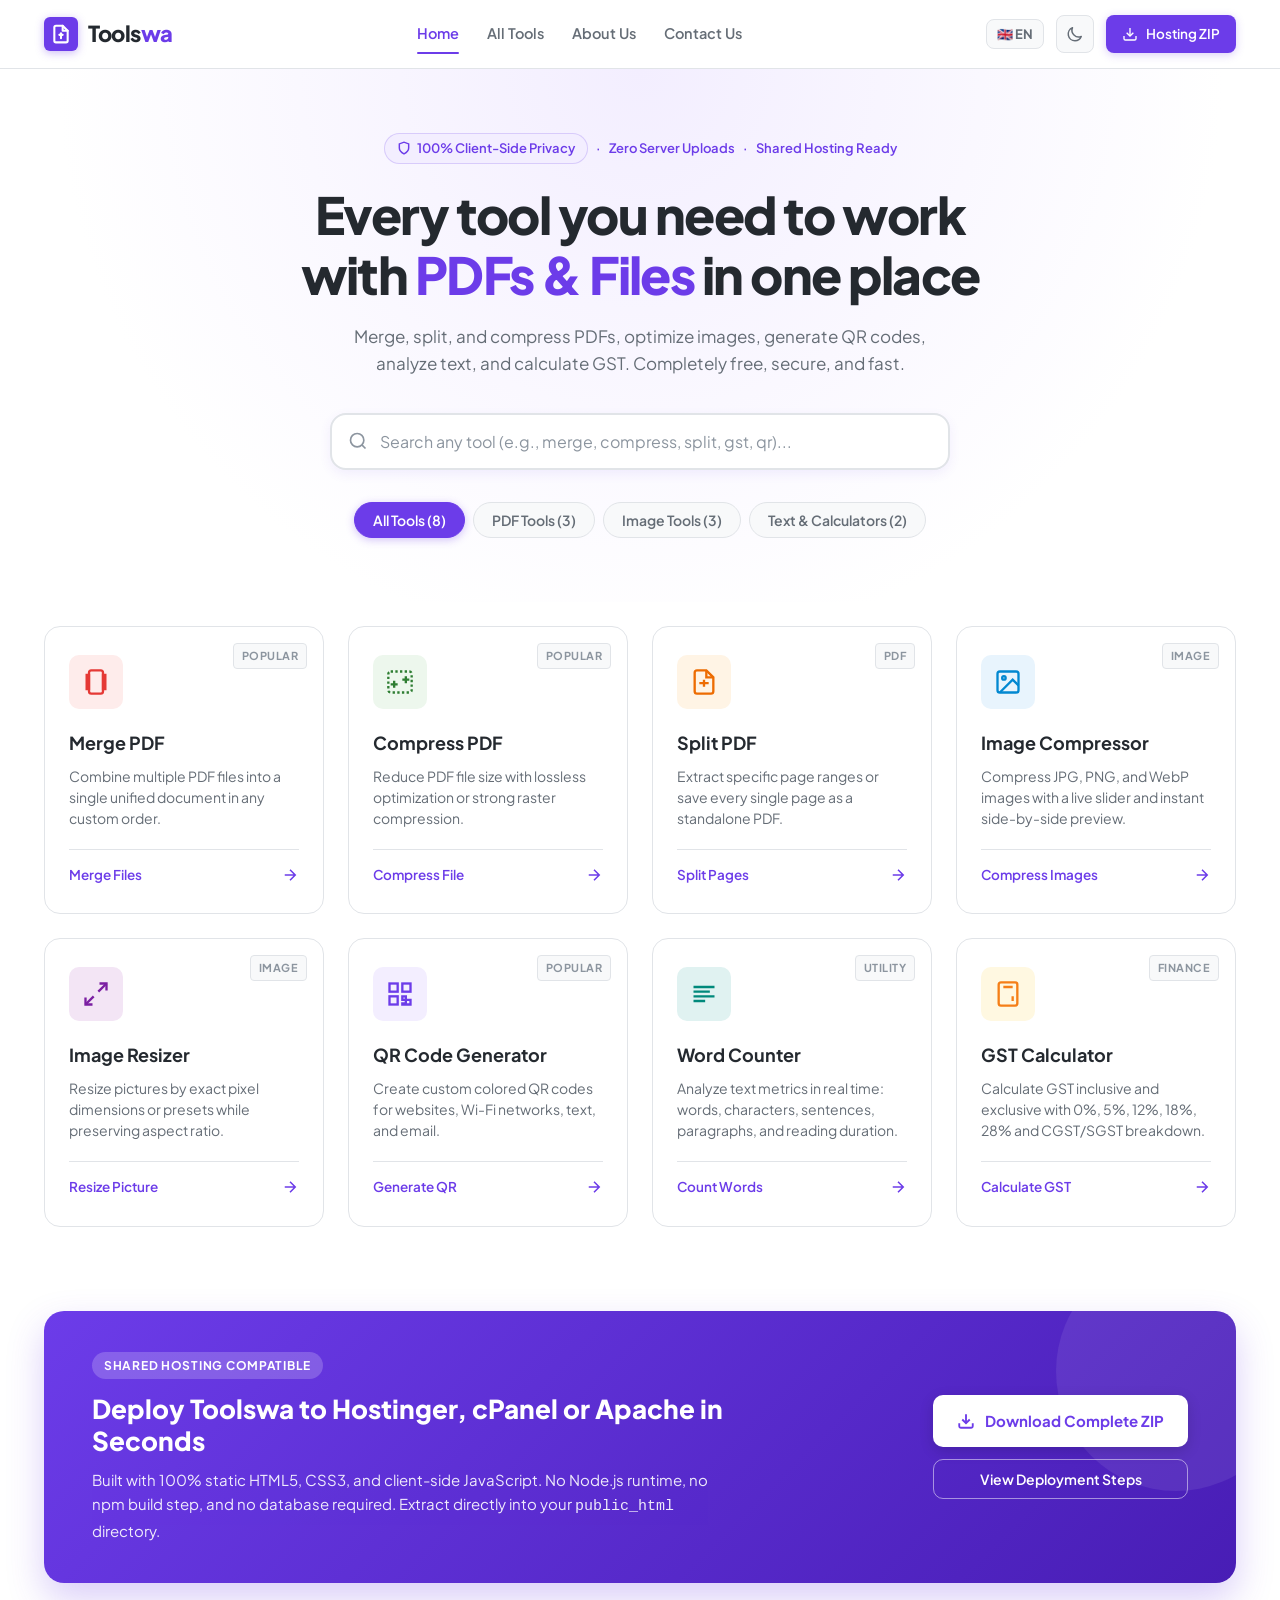
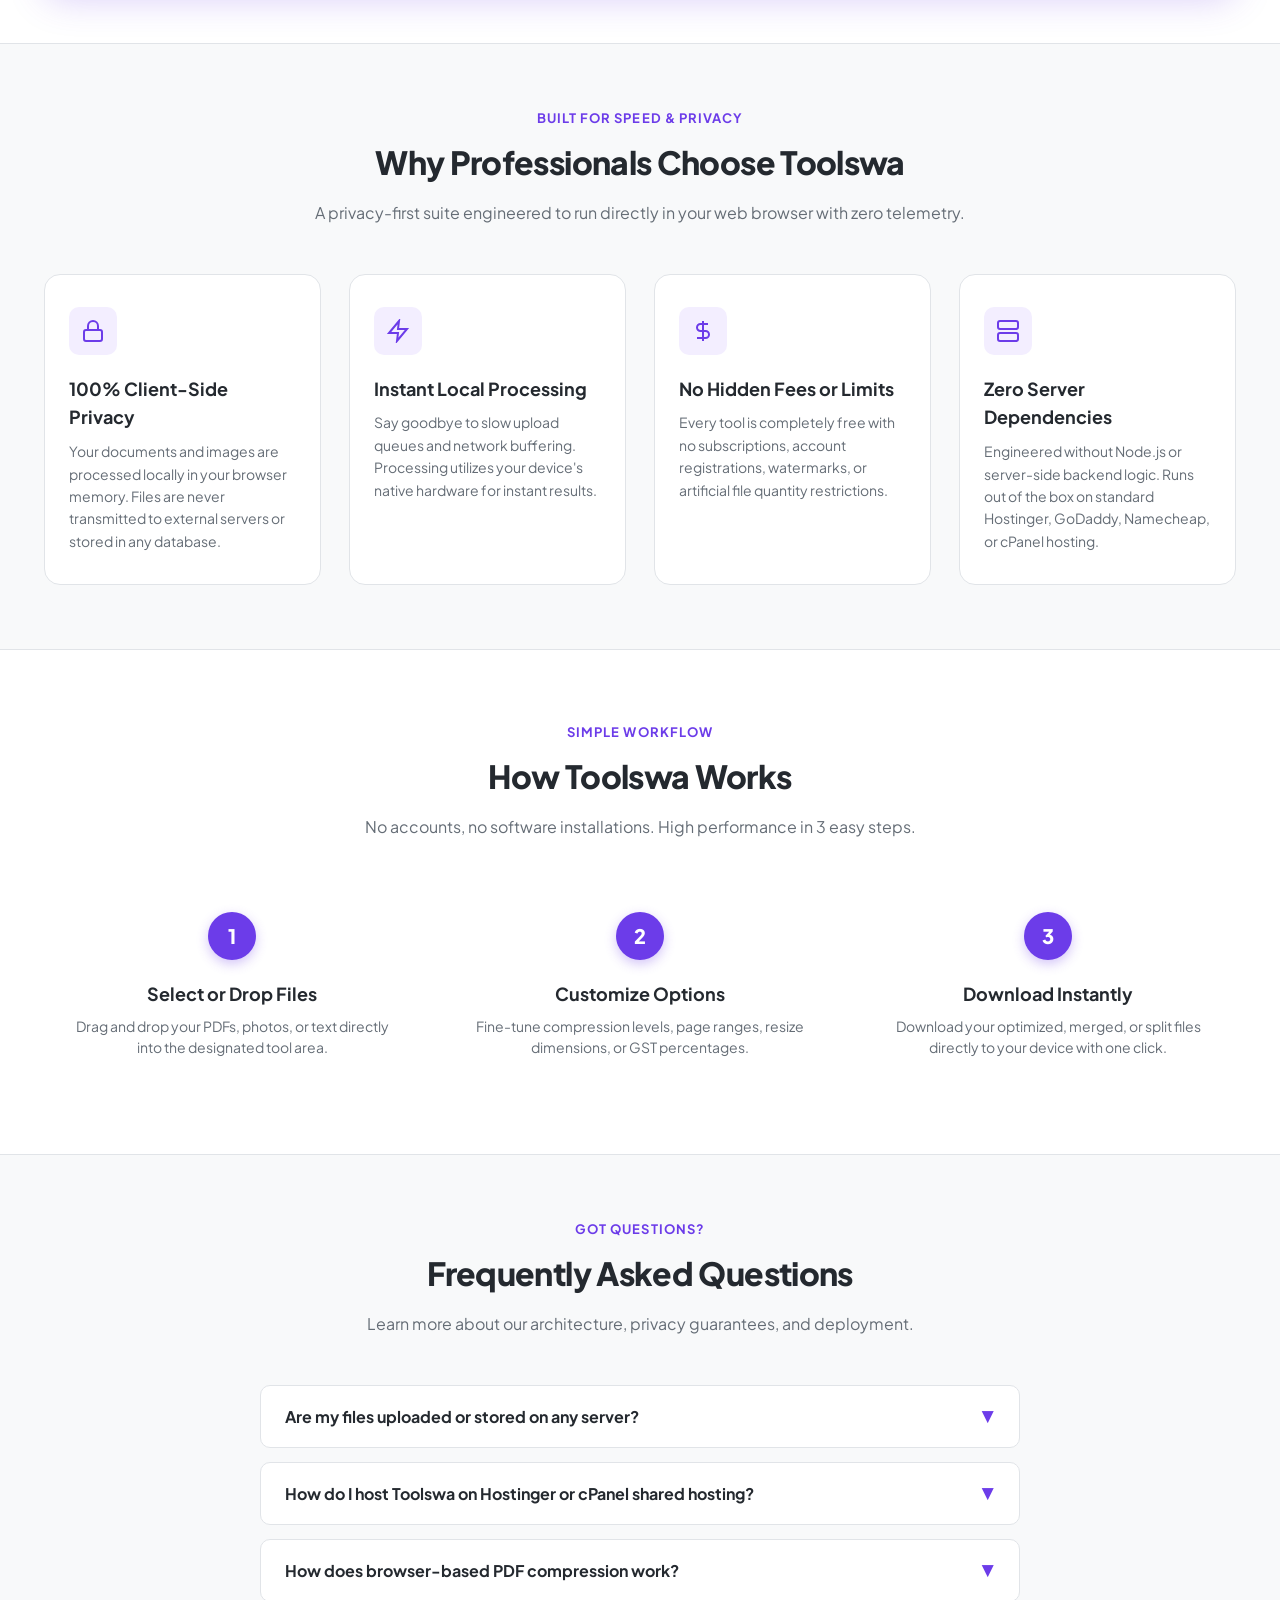
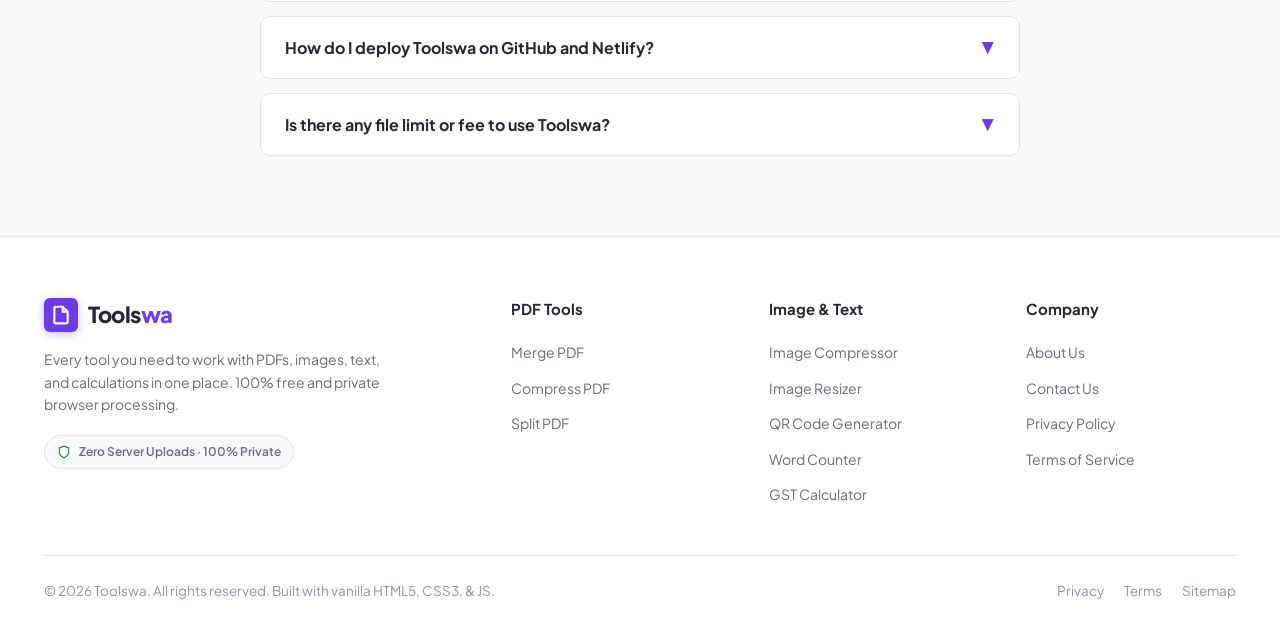
==== toolswa2/index.html @ 86004502 "Add files via upload" ====
<!doctype html>
<html lang="en">
  <head>
    <meta charset="UTF-8" />
    <meta name="viewport" content="width=device-width, initial-scale=1.0" />
    <title>Toolswa – Free Online Multi-Tools & PDF Utilities</title>
    <meta name="description" content="Merge, compress, and split PDFs, optimize images, generate QR codes, count words, and calculate GST. 100% free, private browser-based tools." />
    
    <!-- Open Graph / Facebook -->
    <meta property="og:type" content="website" />
    <meta property="og:title" content="Toolswa – Free Online Multi-Tools & PDF Utilities" />
    <meta property="og:description" content="Merge, compress, and split PDFs, optimize images, generate QR codes, count words, and calculate GST directly in your browser." />
    <meta property="og:site_name" content="Toolswa" />
    
    <!-- Twitter -->
    <meta name="twitter:card" content="summary_large_image" />
    <meta name="twitter:title" content="Toolswa – Free Online Multi-Tools & PDF Utilities" />
    <meta name="twitter:description" content="Merge, compress, and split PDFs, optimize images, generate QR codes, count words, and calculate GST directly in your browser." />
    
    <link rel="icon" type="image/svg+xml" href="assets/logo.svg" />
    <link rel="stylesheet" href="css/style.css" />

    <!-- Structured Data (JSON-LD) -->
    <script type="application/ld+json">
    {
      "@context": "https://schema.org",
      "@type": "WebApplication",
      "name": "Toolswa",
      "applicationCategory": "UtilitiesApplication",
      "operatingSystem": "All",
      "description": "Every tool you need to work with PDFs, images, text, and calculations in one place. 100% free, browser-based, and secure.",
      "offers": {
        "@type": "Offer",
        "price": "0",
        "priceCurrency": "USD"
      }
    }
    </script>
  </head>
  <body>

    <!-- Header Navigation -->
    <header class="site-header">
      <div class="container header-container">
        <!-- Zone 1: Brand Wordmark -->
        <a href="index.html" class="brand" aria-label="Toolswa Home">
          <div class="brand-icon">
            <svg width="20" height="20" viewBox="0 0 24 24" fill="none" stroke="currentColor" stroke-width="2.5" stroke-linecap="round" stroke-linejoin="round">
              <path d="M14 2H6a2 2 0 00-2 2v16a2 2 0 002 2h12a2 2 0 002-2V8z"/>
              <polyline points="14 2 14 8 20 8"/>
              <path d="M10 13h4"/>
              <path d="M12 11v6"/>
            </svg>
          </div>
          <span class="brand-name">Tools<span>wa</span></span>
        </a>

        <!-- Zone 2: Navigation Links -->
        <nav class="nav-menu" id="nav-menu">
          <a href="index.html" class="nav-link active">Home</a>
          <a href="#all-tools" class="nav-link">All Tools</a>
          <a href="about.html" class="nav-link">About Us</a>
          <a href="contact.html" class="nav-link">Contact Us</a>
        </nav>

        <!-- Zone 3: Actions -->
        <div class="header-actions">
          <button class="lang-switch" id="lang-switch-btn" title="Toggle English / Hindi">🇬🇧 EN</button>
          
          <button class="btn-icon" id="theme-toggle-btn" title="Toggle Dark/Light Mode" aria-label="Toggle Theme">
            <svg id="theme-icon" width="18" height="18" viewBox="0 0 24 24" fill="none" stroke="currentColor" stroke-width="2">
              <path d="M20.354 15.354A9 9 0 018.646 3.646 9.003 9.003 0 0012 21a9.003 9.003 0 008.354-5.646z"/>
            </svg>
          </button>

          <a href="#" class="btn-zip-download js-open-hosting-modal" title="Shared Hosting Deployment ZIP">
            <svg width="16" height="16" viewBox="0 0 24 24" fill="none" stroke="currentColor" stroke-width="2">
              <path d="M21 15v4a2 2 0 01-2 2H5a2 2 0 01-2-2v-4"/>
              <polyline points="7 10 12 15 17 10"/>
              <line x1="12" y1="15" x2="12" y2="3"/>
            </svg>
            <span>Hosting ZIP</span>
          </a>

          <button class="mobile-toggle" id="mobile-toggle" aria-label="Open Mobile Menu">
            <svg width="24" height="24" viewBox="0 0 24 24" fill="none" stroke="currentColor" stroke-width="2">
              <line x1="3" y1="12" x2="21" y2="12"/>
              <line x1="3" y1="6" x2="21" y2="6"/>
              <line x1="3" y1="18" x2="21" y2="18"/>
            </svg>
          </button>
        </div>
      </div>
    </header>

    <!-- Main Content -->
    <main>
      <!-- Hero Section -->
      <section class="hero-section">
        <div class="container">
          <div class="hero-pill">
            <span class="hero-pill-badge">
              <svg width="14" height="14" viewBox="0 0 24 24" fill="none" stroke="currentColor" stroke-width="2.5">
                <path d="M12 22s8-4 8-10V5l-8-3-8 3v7c0 6 8 10 8 10z"/>
              </svg>
              100% Client-Side Privacy
            </span>
            <span aria-hidden="true">·</span>
            <span>Zero Server Uploads</span>
            <span aria-hidden="true">·</span>
            <span>Shared Hosting Ready</span>
          </div>

          <h1 class="hero-title">
            Every tool you need to work with <span>PDFs & Files</span> in one place
          </h1>
          
          <p class="hero-subtitle">
            Merge, split, and compress PDFs, optimize images, generate QR codes, analyze text, and calculate GST. Completely free, secure, and fast.
          </p>

          <!-- Search Bar -->
          <div class="search-wrapper">
            <div class="search-box">
              <svg class="search-icon" width="20" height="20" viewBox="0 0 24 24" fill="none" stroke="currentColor" stroke-width="2">
                <circle cx="11" cy="11" r="8"/>
                <line x1="21" y1="21" x2="16.65" y2="16.65"/>
              </svg>
              <input type="text" id="tool-search" class="search-input" placeholder="Search any tool (e.g., merge, compress, split, gst, qr)..." autocomplete="off" />
              <button class="search-clear" id="search-clear" title="Clear search">✕</button>
            </div>
          </div>

          <!-- Category Filter Tabs -->
          <div class="category-tabs" id="category-tabs">
            <button class="category-tab active" data-category="all">All Tools (8)</button>
            <button class="category-tab" data-category="pdf">PDF Tools (3)</button>
            <button class="category-tab" data-category="image">Image Tools (3)</button>
            <button class="category-tab" data-category="utility">Text & Calculators (2)</button>
          </div>
        </div>
      </section>

      <!-- Tools Grid Section -->
      <section class="tools-section" id="all-tools">
        <div class="container">
          <div class="tools-grid" id="tools-grid">

            <!-- Tool 1: PDF Merge -->
            <a href="tools/pdf-merge.html" class="tool-card" data-category="pdf" data-title="merge pdf combine pdf documents" data-tags="pdf merge combine join unite reorder pages">
              <span class="tool-badge">Popular</span>
              <div class="tool-card-icon icon-pdf-merge">
                <svg width="28" height="28" viewBox="0 0 24 24" fill="none" stroke="currentColor" stroke-width="2">
                  <path d="M8 2h8a2 2 0 012 2v16a2 2 0 01-2 2H8a2 2 0 01-2-2V4a2 2 0 012-2z"/>
                  <path d="M4 6h2v12H4z"/>
                  <path d="M18 6h2v12h-2z"/>
                </svg>
              </div>
              <h2 class="tool-card-title">Merge PDF</h2>
              <p class="tool-card-desc">Combine multiple PDF files into a single unified document in any custom order.</p>
              <div class="tool-card-cta">
                <span>Merge Files</span>
                <svg width="18" height="18" viewBox="0 0 24 24" fill="none" stroke="currentColor" stroke-width="2">
                  <path d="M5 12h14M12 5l7 7-7 7"/>
                </svg>
              </div>
            </a>

            <!-- Tool 2: PDF Compressor -->
            <a href="tools/pdf-compressor.html" class="tool-card" data-category="pdf" data-title="compress pdf reduce size optimize" data-tags="pdf compress reduce shrink size optimize mb kb">
              <span class="tool-badge">Popular</span>
              <div class="tool-card-icon icon-pdf-compress">
                <svg width="28" height="28" viewBox="0 0 24 24" fill="none" stroke="currentColor" stroke-width="2">
                  <path d="M4 14h6m-3-3v6M20 10h-6m3-3v6"/>
                  <rect x="2" y="3" width="20" height="18" rx="2" stroke-dasharray="2 2"/>
                </svg>
              </div>
              <h2 class="tool-card-title">Compress PDF</h2>
              <p class="tool-card-desc">Reduce PDF file size with lossless optimization or strong raster compression.</p>
              <div class="tool-card-cta">
                <span>Compress File</span>
                <svg width="18" height="18" viewBox="0 0 24 24" fill="none" stroke="currentColor" stroke-width="2">
                  <path d="M5 12h14M12 5l7 7-7 7"/>
                </svg>
              </div>
            </a>

            <!-- Tool 3: PDF Split -->
            <a href="tools/pdf-split.html" class="tool-card" data-category="pdf" data-title="split pdf extract pages separate" data-tags="pdf split extract pages cut range separate">
              <span class="tool-badge">PDF</span>
              <div class="tool-card-icon icon-pdf-split">
                <svg width="28" height="28" viewBox="0 0 24 24" fill="none" stroke="currentColor" stroke-width="2">
                  <path d="M14 2H6a2 2 0 00-2 2v16a2 2 0 002 2h12a2 2 0 002-2V8z"/>
                  <polyline points="14 2 14 8 20 8"/>
                  <line x1="8" y1="13" x2="16" y2="13"/>
                  <line x1="12" y1="10" x2="12" y2="16"/>
                </svg>
              </div>
              <h2 class="tool-card-title">Split PDF</h2>
              <p class="tool-card-desc">Extract specific page ranges or save every single page as a standalone PDF.</p>
              <div class="tool-card-cta">
                <span>Split Pages</span>
                <svg width="18" height="18" viewBox="0 0 24 24" fill="none" stroke="currentColor" stroke-width="2">
                  <path d="M5 12h14M12 5l7 7-7 7"/>
                </svg>
              </div>
            </a>

            <!-- Tool 4: Image Compressor -->
            <a href="tools/image-compressor.html" class="tool-card" data-category="image" data-title="compress image photo picture jpg png webp" data-tags="image compress photo jpg jpeg png webp reduce size">
              <span class="tool-badge">Image</span>
              <div class="tool-card-icon icon-img-compress">
                <svg width="28" height="28" viewBox="0 0 24 24" fill="none" stroke="currentColor" stroke-width="2">
                  <rect x="3" y="3" width="18" height="18" rx="2"/>
                  <circle cx="8.5" cy="8.5" r="1.5"/>
                  <polyline points="21 15 16 10 5 21"/>
                </svg>
              </div>
              <h2 class="tool-card-title">Image Compressor</h2>
              <p class="tool-card-desc">Compress JPG, PNG, and WebP images with a live slider and instant side-by-side preview.</p>
              <div class="tool-card-cta">
                <span>Compress Images</span>
                <svg width="18" height="18" viewBox="0 0 24 24" fill="none" stroke="currentColor" stroke-width="2">
                  <path d="M5 12h14M12 5l7 7-7 7"/>
                </svg>
              </div>
            </a>

            <!-- Tool 5: Image Resizer -->
            <a href="tools/image-resizer.html" class="tool-card" data-category="image" data-title="resize image dimensions pixels percentage" data-tags="image resize scale dimensions width height pixels crop">
              <span class="tool-badge">Image</span>
              <div class="tool-card-icon icon-img-resize">
                <svg width="28" height="28" viewBox="0 0 24 24" fill="none" stroke="currentColor" stroke-width="2">
                  <polyline points="15 3 21 3 21 9"/>
                  <polyline points="9 21 3 21 3 15"/>
                  <line x1="21" y1="3" x2="14" y2="10"/>
                  <line x1="3" y1="21" x2="10" y2="14"/>
                </svg>
              </div>
              <h2 class="tool-card-title">Image Resizer</h2>
              <p class="tool-card-desc">Resize pictures by exact pixel dimensions or presets while preserving aspect ratio.</p>
              <div class="tool-card-cta">
                <span>Resize Picture</span>
                <svg width="18" height="18" viewBox="0 0 24 24" fill="none" stroke="currentColor" stroke-width="2">
                  <path d="M5 12h14M12 5l7 7-7 7"/>
                </svg>
              </div>
            </a>

            <!-- Tool 6: QR Code Generator -->
            <a href="tools/qr-generator.html" class="tool-card" data-category="image" data-title="qr code generator barcode wifi url" data-tags="qr code generator link url wifi barcode text contact">
              <span class="tool-badge">Popular</span>
              <div class="tool-card-icon icon-qr">
                <svg width="28" height="28" viewBox="0 0 24 24" fill="none" stroke="currentColor" stroke-width="2">
                  <rect x="3" y="3" width="7" height="7"/>
                  <rect x="14" y="3" width="7" height="7"/>
                  <rect x="3" y="14" width="7" height="7"/>
                  <path d="M14 14h3v3h-3zM17 17h4v4h-4zM14 20h3v1h-3z"/>
                </svg>
              </div>
              <h2 class="tool-card-title">QR Code Generator</h2>
              <p class="tool-card-desc">Create custom colored QR codes for websites, Wi-Fi networks, text, and email.</p>
              <div class="tool-card-cta">
                <span>Generate QR</span>
                <svg width="18" height="18" viewBox="0 0 24 24" fill="none" stroke="currentColor" stroke-width="2">
                  <path d="M5 12h14M12 5l7 7-7 7"/>
                </svg>
              </div>
            </a>

            <!-- Tool 7: Word Counter -->
            <a href="tools/word-counter.html" class="tool-card" data-category="utility" data-title="word counter character count reading time" data-tags="word counter characters sentences paragraphs reading time text length">
              <span class="tool-badge">Utility</span>
              <div class="tool-card-icon icon-word">
                <svg width="28" height="28" viewBox="0 0 24 24" fill="none" stroke="currentColor" stroke-width="2">
                  <line x1="17" y1="10" x2="3" y2="10"/>
                  <line x1="21" y1="6" x2="3" y2="6"/>
                  <line x1="21" y1="14" x2="3" y2="14"/>
                  <line x1="13" y1="18" x2="3" y2="18"/>
                </svg>
              </div>
              <h2 class="tool-card-title">Word Counter</h2>
              <p class="tool-card-desc">Analyze text metrics in real time: words, characters, sentences, paragraphs, and reading duration.</p>
              <div class="tool-card-cta">
                <span>Count Words</span>
                <svg width="18" height="18" viewBox="0 0 24 24" fill="none" stroke="currentColor" stroke-width="2">
                  <path d="M5 12h14M12 5l7 7-7 7"/>
                </svg>
              </div>
            </a>

            <!-- Tool 8: GST Calculator -->
            <a href="tools/gst-calculator.html" class="tool-card" data-category="utility" data-title="gst calculator tax rate 5 12 18 28 cgst sgst" data-tags="gst calculator tax finance cgst sgst igst invoice inclusive exclusive">
              <span class="tool-badge">Finance</span>
              <div class="tool-card-icon icon-gst">
                <svg width="28" height="28" viewBox="0 0 24 24" fill="none" stroke="currentColor" stroke-width="2">
                  <rect x="4" y="2" width="16" height="20" rx="2"/>
                  <line x1="8" y1="6" x2="16" y2="6"/>
                  <line x1="16" y1="14" x2="16" y2="18"/>
                  <path d="M16 10h.01M12 10h.01M8 10h.01M12 14h.01M8 14h.01M12 18h.01M8 18h.01"/>
                </svg>
              </div>
              <h2 class="tool-card-title">GST Calculator</h2>
              <p class="tool-card-desc">Calculate GST inclusive and exclusive with 0%, 5%, 12%, 18%, 28% and CGST/SGST breakdown.</p>
              <div class="tool-card-cta">
                <span>Calculate GST</span>
                <svg width="18" height="18" viewBox="0 0 24 24" fill="none" stroke="currentColor" stroke-width="2">
                  <path d="M5 12h14M12 5l7 7-7 7"/>
                </svg>
              </div>
            </a>

            <!-- Empty State for Search -->
            <div class="no-results" id="no-results">
              <svg width="48" height="48" viewBox="0 0 24 24" fill="none" stroke="currentColor" stroke-width="1.5">
                <circle cx="11" cy="11" r="8"/>
                <line x1="21" y1="21" x2="16.65" y2="16.65"/>
              </svg>
              <h3>No matching tools found</h3>
              <p>Try searching for "PDF", "image", "compress", "word", or "GST".</p>
            </div>

          </div>
        </div>
      </section>

      <!-- Shared Hosting Deployment Section -->
      <section class="container">
        <div class="hosting-banner">
          <div class="hosting-content">
            <span class="hosting-tag">Shared Hosting Compatible</span>
            <h2 class="hosting-title">Deploy Toolswa to Hostinger, cPanel or Apache in Seconds</h2>
            <p class="hosting-desc">
              Built with 100% static HTML5, CSS3, and client-side JavaScript. No Node.js runtime, no npm build step, and no database required. Extract directly into your <code>public_html</code> directory.
            </p>
          </div>
          <div class="hosting-actions">
            <a href="toolswa-shared-hosting.zip" download="toolswa-shared-hosting.zip" class="btn-white" id="download-zip-direct-btn">
              <svg width="18" height="18" viewBox="0 0 24 24" fill="none" stroke="currentColor" stroke-width="2.5">
                <path d="M21 15v4a2 2 0 01-2 2H5a2 2 0 01-2-2v-4"/>
                <polyline points="7 10 12 15 17 10"/>
                <line x1="12" y1="15" x2="12" y2="3"/>
              </svg>
              Download Complete ZIP
            </a>
            <button class="btn-outline-white js-open-hosting-modal">
              View Deployment Steps
            </button>
          </div>
        </div>
      </section>

      <!-- Why Choose Toolswa -->
      <section class="why-section">
        <div class="container">
          <div class="section-header">
            <div class="section-kicker">Built for Speed & Privacy</div>
            <h2 class="section-title">Why Professionals Choose Toolswa</h2>
            <p class="section-subtitle">A privacy-first suite engineered to run directly in your web browser with zero telemetry.</p>
          </div>

          <div class="why-grid">
            <div class="why-card">
              <div class="why-icon">
                <svg width="24" height="24" viewBox="0 0 24 24" fill="none" stroke="currentColor" stroke-width="2">
                  <rect x="3" y="11" width="18" height="11" rx="2" ry="2"/>
                  <path d="M7 11V7a5 5 0 0110 0v4"/>
                </svg>
              </div>
              <h4>100% Client-Side Privacy</h4>
              <p>Your documents and images are processed locally in your browser memory. Files are never transmitted to external servers or stored in any database.</p>
            </div>

            <div class="why-card">
              <div class="why-icon">
                <svg width="24" height="24" viewBox="0 0 24 24" fill="none" stroke="currentColor" stroke-width="2">
                  <polygon points="13 2 3 14 12 14 11 22 21 10 12 10 13 2"/>
                </svg>
              </div>
              <h4>Instant Local Processing</h4>
              <p>Say goodbye to slow upload queues and network buffering. Processing utilizes your device's native hardware for instant results.</p>
            </div>

            <div class="why-card">
              <div class="why-icon">
                <svg width="24" height="24" viewBox="0 0 24 24" fill="none" stroke="currentColor" stroke-width="2">
                  <path d="M12 2v20M17 5H9.5a3.5 3.5 0 000 7h5a3.5 3.5 0 010 7H6"/>
                </svg>
              </div>
              <h4>No Hidden Fees or Limits</h4>
              <p>Every tool is completely free with no subscriptions, account registrations, watermarks, or artificial file quantity restrictions.</p>
            </div>

            <div class="why-card">
              <div class="why-icon">
                <svg width="24" height="24" viewBox="0 0 24 24" fill="none" stroke="currentColor" stroke-width="2">
                  <rect x="2" y="2" width="20" height="8" rx="2" ry="2"/>
                  <rect x="2" y="14" width="20" height="8" rx="2" ry="2"/>
                  <line x1="6" y1="6" x2="6.01" y2="6"/>
                  <line x1="6" y1="18" x2="6.01" y2="18"/>
                </svg>
              </div>
              <h4>Zero Server Dependencies</h4>
              <p>Engineered without Node.js or server-side backend logic. Runs out of the box on standard Hostinger, GoDaddy, Namecheap, or cPanel hosting.</p>
            </div>
          </div>
        </div>
      </section>

      <!-- 3-Step Flow -->
      <section class="steps-section">
        <div class="container">
          <div class="section-header">
            <div class="section-kicker">Simple Workflow</div>
            <h2 class="section-title">How Toolswa Works</h2>
            <p class="section-subtitle">No accounts, no software installations. High performance in 3 easy steps.</p>
          </div>

          <div class="steps-grid">
            <div class="step-card">
              <div class="step-number">1</div>
              <h4>Select or Drop Files</h4>
              <p>Drag and drop your PDFs, photos, or text directly into the designated tool area.</p>
            </div>
            <div class="step-card">
              <div class="step-number">2</div>
              <h4>Customize Options</h4>
              <p>Fine-tune compression levels, page ranges, resize dimensions, or GST percentages.</p>
            </div>
            <div class="step-card">
              <div class="step-number">3</div>
              <h4>Download Instantly</h4>
              <p>Download your optimized, merged, or split files directly to your device with one click.</p>
            </div>
          </div>
        </div>
      </section>

      <!-- Frequently Asked Questions -->
      <section class="faq-section">
        <div class="container">
          <div class="section-header">
            <div class="section-kicker">Got Questions?</div>
            <h2 class="section-title">Frequently Asked Questions</h2>
            <p class="section-subtitle">Learn more about our architecture, privacy guarantees, and deployment.</p>
          </div>

          <div class="faq-accordion">
            <div class="faq-item">
              <button class="faq-question">
                <span>Are my files uploaded or stored on any server?</span>
                <span class="faq-icon">▼</span>
              </button>
              <div class="faq-answer">
                No. Toolswa processes all documents and images exclusively inside your web browser using HTML5 Canvas, WebAssembly, and PDF-Lib. Your files never leave your computer or phone, guaranteeing 100% confidentiality.
              </div>
            </div>

            <div class="faq-item">
              <button class="faq-question">
                <span>How do I host Toolswa on Hostinger or cPanel shared hosting?</span>
                <span class="faq-icon">▼</span>
              </button>
              <div class="faq-answer">
                Toolswa contains only static HTML, CSS, JavaScript, and asset files with relative links. Click "Download Complete ZIP", log in to your Hostinger or cPanel File Manager, upload the ZIP into the <code>public_html</code> directory, and extract it. Your website will be live immediately without needing npm or Node.js!
              </div>
            </div>

            <div class="faq-item">
              <button class="faq-question">
                <span>How does browser-based PDF compression work?</span>
                <span class="faq-icon">▼</span>
              </button>
              <div class="faq-answer">
                Toolswa offers two compression methods: Smart Lossless optimization (which cleans duplicate fonts, removes redundant metadata, and compacts PDF stream dictionaries) and Visual Rasterization (which renders pages via PDF.js to high-efficiency JPEGs at customizable DPI and repackages them into a compact document).
              </div>
            </div>

            <div class="faq-item">
              <button class="faq-question">
                <span>How do I deploy Toolswa on GitHub and Netlify?</span>
                <span class="faq-icon">▼</span>
              </button>
              <div class="faq-answer">
                Toolswa is pre-configured for instant Netlify static hosting with <code>netlify.toml</code> and <code>_redirects</code>. Simply upload the files to your GitHub repository (with <code>index.html</code> at the repository root), connect Netlify to your GitHub repo, leave the Build Command blank, set Publish Directory to <code>.</code> (the root), and deploy. All 8 tools, clean URLs, and custom 404 pages work out of the box with zero errors!
              </div>
            </div>

            <div class="faq-item">
              <button class="faq-question">
                <span>Is there any file limit or fee to use Toolswa?</span>
                <span class="faq-icon">▼</span>
              </button>
              <div class="faq-answer">
                There are zero limits and no fees. Toolswa is completely free for personal and commercial usage without watermarks or registration walls.
              </div>
            </div>
          </div>
        </div>
      </section>
    </main>

    <!-- Footer -->
    <footer class="site-footer">
      <div class="container">
        <div class="footer-grid">
          <div class="footer-brand">
            <a href="index.html" class="brand">
              <div class="brand-icon">
                <svg width="20" height="20" viewBox="0 0 24 24" fill="none" stroke="currentColor" stroke-width="2.5">
                  <path d="M14 2H6a2 2 0 00-2 2v16a2 2 0 002 2h12a2 2 0 002-2V8z"/>
                  <polyline points="14 2 14 8 20 8"/>
                </svg>
              </div>
              <span class="brand-name">Tools<span>wa</span></span>
            </a>
            <p>Every tool you need to work with PDFs, images, text, and calculations in one place. 100% free and private browser processing.</p>
            <div class="footer-security-pill">
              <svg width="14" height="14" viewBox="0 0 24 24" fill="none" stroke="currentColor" stroke-width="2">
                <path d="M12 22s8-4 8-10V5l-8-3-8 3v7c0 6 8 10 8 10z"/>
              </svg>
              Zero Server Uploads · 100% Private
            </div>
          </div>

          <div class="footer-col">
            <h5>PDF Tools</h5>
            <ul class="footer-links">
              <li><a href="tools/pdf-merge.html">Merge PDF</a></li>
              <li><a href="tools/pdf-compressor.html">Compress PDF</a></li>
              <li><a href="tools/pdf-split.html">Split PDF</a></li>
            </ul>
          </div>

          <div class="footer-col">
            <h5>Image & Text</h5>
            <ul class="footer-links">
              <li><a href="tools/image-compressor.html">Image Compressor</a></li>
              <li><a href="tools/image-resizer.html">Image Resizer</a></li>
              <li><a href="tools/qr-generator.html">QR Code Generator</a></li>
              <li><a href="tools/word-counter.html">Word Counter</a></li>
              <li><a href="tools/gst-calculator.html">GST Calculator</a></li>
            </ul>
          </div>

          <div class="footer-col">
            <h5>Company</h5>
            <ul class="footer-links">
              <li><a href="about.html">About Us</a></li>
              <li><a href="contact.html">Contact Us</a></li>
              <li><a href="privacy-policy.html">Privacy Policy</a></li>
              <li><a href="terms.html">Terms of Service</a></li>
            </ul>
          </div>
        </div>

        <div class="footer-bottom">
          <div>© 2026 Toolswa. All rights reserved. Built with vanilla HTML5, CSS3, & JS.</div>
          <div class="footer-bottom-links">
            <a href="privacy-policy.html">Privacy</a>
            <a href="terms.html">Terms</a>
            <a href="sitemap.xml">Sitemap</a>
          </div>
        </div>
      </div>
    </footer>

    <!-- Deployment Guide Modal (Netlify, GitHub, & Shared Hosting) -->
    <div class="modal-overlay" id="hosting-modal">
      <div class="modal-card">
        <button class="modal-close" id="close-hosting-modal" aria-label="Close modal">✕</button>
        <h3 class="modal-title">Deployment Guide (GitHub, Netlify & Shared Hosting)</h3>
        <p class="modal-subtitle">Follow these quick steps to host Toolswa online with zero 404 errors.</p>

        <!-- Guide Mode Tabs -->
        <div style="display:flex; gap:8px; margin-bottom:24px; border-bottom:1px solid var(--border-color); padding-bottom:12px;">
          <button type="button" class="category-tab active" id="tab-btn-netlify" style="cursor:pointer;">🚀 GitHub + Netlify (Free)</button>
          <button type="button" class="category-tab" id="tab-btn-cpanel" style="cursor:pointer;">🌐 Hostinger / cPanel</button>
        </div>
        
        <!-- Netlify Section -->
        <div id="guide-section-netlify">
          <div class="guide-step">
            <div class="guide-step-num">1</div>
            <div class="guide-step-body">
              <h5>Upload to GitHub</h5>
              <p>Create a repository named <code>toolswa</code> on GitHub. Push all project files ensuring <code>index.html</code> is directly at the repository root.</p>
            </div>
          </div>

          <div class="guide-step">
            <div class="guide-step-num">2</div>
            <div class="guide-step-body">
              <h5>Connect GitHub to Netlify</h5>
              <p>Log in to <a href="https://app.netlify.com" target="_blank" rel="noopener" style="color:var(--primary); font-weight:700;">Netlify.com</a>, click <strong>"Add new site"</strong> → <strong>"Import an existing project"</strong>, and choose your <code>toolswa</code> GitHub repo.</p>
            </div>
          </div>

          <div class="guide-step">
            <div class="guide-step-num">3</div>
            <div class="guide-step-body">
              <h5>Exact Netlify Build Settings</h5>
              <p>
                • <strong>Base directory:</strong> Leave EMPTY<br>
                • <strong>Build command:</strong> Leave EMPTY<br>
                • <strong>Publish directory:</strong> <code>.</code> (Root directory)
              </p>
            </div>
          </div>

          <div class="guide-step">
            <div class="guide-step-num">4</div>
            <div class="guide-step-body">
              <h5>Zero 404 Errors Guaranteed</h5>
              <p>Toolswa includes pre-configured <code>netlify.toml</code> and <code>_redirects</code> for clean tool URLs (e.g. <code>/tools/pdf-merge</code>) and custom 404 page handling!</p>
            </div>
          </div>
        </div>

        <!-- cPanel Section -->
        <div id="guide-section-cpanel" style="display:none;">
          <div class="guide-step">
            <div class="guide-step-num">1</div>
            <div class="guide-step-body">
              <h5>Download the ZIP Archive</h5>
              <p>Click the <strong>Download Complete ZIP</strong> button below to get <code>toolswa-shared-hosting.zip</code>.</p>
            </div>
          </div>

          <div class="guide-step">
            <div class="guide-step-num">2</div>
            <div class="guide-step-body">
              <h5>Open File Manager in cPanel or Hostinger</h5>
              <p>Navigate to the <code>public_html/</code> root folder of your domain in your web hosting File Manager.</p>
            </div>
          </div>

          <div class="guide-step">
            <div class="guide-step-num">3</div>
            <div class="guide-step-body">
              <h5>Upload & Extract</h5>
              <p>Upload the ZIP and click <strong>Extract</strong> directly inside <code>public_html/</code> so that <code>index.html</code> sits at the root.</p>
            </div>
          </div>
        </div>

        <div style="margin-top:24px; display:flex; justify-content:space-between; align-items:center;">
          <a href="README.md" target="_blank" style="font-size:13px; font-weight:600; color:var(--primary);">
            View full README.md →
          </a>
          <a href="toolswa-shared-hosting.zip" download="toolswa-shared-hosting.zip" class="btn-primary-lg" style="padding:10px 24px; font-size:14px;">
            Download Complete ZIP
          </a>
        </div>
      </div>
    </div>

    <!-- Scripts -->
    <script src="js/main.js"></script>
  </body>
</html>
---- toolswa2/css/style.css ----
/* Toolswa - Multi-Tools Website - Global Stylesheet
   Theme: Purple (#6C3CE9) inspired by modern high-productivity SaaS (iLovePDF)
*/

@import url('https://fonts.googleapis.com/css2?family=Plus+Jakarta+Sans:wght@400;500;600;700;800&family=JetBrains+Mono:wght@400;500;600&display=swap');

:root {
  --primary: #6C3CE9;
  --primary-hover: #5628D8;
  --primary-light: #F3EEFF;
  --primary-light-hover: #E9DEFF;
  --text-main: #24292F;
  --text-muted: #656D76;
  --text-light: #8C959F;
  --bg-main: #FFFFFF;
  --bg-subtle: #F8F9FA;
  --bg-card: #FFFFFF;
  --border-color: #E1E4E8;
  --border-hover: #D0D7DE;
  --shadow-sm: 0 1px 3px rgba(0, 0, 0, 0.05);
  --shadow-md: 0 4px 12px rgba(108, 60, 233, 0.08);
  --shadow-lg: 0 12px 30px rgba(108, 60, 233, 0.12);
  --radius-sm: 6px;
  --radius-md: 10px;
  --radius-lg: 16px;
  --radius-xl: 20px;
  --font-sans: 'Plus Jakarta Sans', -apple-system, BlinkMacSystemFont, "Segoe UI", Roboto, sans-serif;
  --font-mono: 'JetBrains Mono', monospace;
  --container-max: 1240px;
  --transition: all 0.2s cubic-bezier(0.16, 1, 0.3, 1);
}

/* Dark Mode Variables */
html.dark {
  --text-main: #F0F6FC;
  --text-muted: #9BA3AF;
  --text-light: #6E7681;
  --bg-main: #0D1117;
  --bg-subtle: #161B22;
  --bg-card: #161B22;
  --border-color: #30363D;
  --border-hover: #484F58;
  --primary-light: #281D45;
  --primary-light-hover: #372763;
  --shadow-sm: 0 1px 3px rgba(0, 0, 0, 0.3);
  --shadow-md: 0 4px 14px rgba(0, 0, 0, 0.4);
  --shadow-lg: 0 12px 32px rgba(0, 0, 0, 0.6);
}

/* Base Reset & Typography */
* {
  margin: 0;
  padding: 0;
  box-sizing: border-box;
}

body {
  font-family: var(--font-sans);
  background-color: var(--bg-main);
  color: var(--text-main);
  line-height: 1.6;
  -webkit-font-smoothing: antialiased;
  -moz-osx-font-smoothing: grayscale;
  min-height: 100vh;
  display: flex;
  flex-direction: column;
  transition: background-color 0.2s ease, color 0.2s ease;
}

a {
  color: inherit;
  text-decoration: none;
  transition: var(--transition);
}

button {
  font-family: inherit;
  cursor: pointer;
  border: none;
  background: none;
  outline: none;
  transition: var(--transition);
}

input, textarea, select {
  font-family: inherit;
  outline: none;
}

.container {
  max-width: var(--container-max);
  margin: 0 auto;
  padding: 0 24px;
  width: 100%;
}

/* ------------------- HEADER ------------------- */
.site-header {
  position: sticky;
  top: 0;
  z-index: 100;
  background-color: var(--bg-main);
  border-bottom: 1px solid var(--border-color);
  transition: var(--transition);
}

.header-container {
  display: flex;
  align-items: center;
  justify-content: space-between;
  height: 68px;
  gap: 32px;
}

/* Brand Zone */
.brand {
  display: flex;
  align-items: center;
  gap: 10px;
  font-weight: 800;
  font-size: 22px;
  color: var(--primary);
  white-space: nowrap;
  flex-shrink: 0;
}

.brand-icon {
  width: 34px;
  height: 34px;
  border-radius: var(--radius-sm);
  background: var(--primary);
  display: flex;
  align-items: center;
  justify-content: center;
  color: white;
  box-shadow: 0 2px 8px rgba(108, 60, 233, 0.35);
}

.brand-name {
  color: var(--text-main);
  letter-spacing: -0.02em;
}

.brand-name span {
  color: var(--primary);
}

/* Nav Zone */
.nav-menu {
  display: flex;
  align-items: center;
  gap: 28px;
  list-style: none;
}

.nav-link {
  font-size: 14.5px;
  font-weight: 600;
  color: var(--text-muted);
  white-space: nowrap;
  padding: 8px 0;
  position: relative;
}

.nav-link:hover, .nav-link.active {
  color: var(--primary);
}

.nav-link.active::after {
  content: '';
  position: absolute;
  bottom: 0;
  left: 0;
  right: 0;
  height: 2px;
  background-color: var(--primary);
  border-radius: 2px;
}

/* Action Zone */
.header-actions {
  display: flex;
  align-items: center;
  gap: 12px;
  flex-shrink: 0;
}

.btn-icon {
  width: 38px;
  height: 38px;
  border-radius: 8px;
  display: flex;
  align-items: center;
  justify-content: center;
  color: var(--text-muted);
  background: var(--bg-subtle);
  border: 1px solid var(--border-color);
  transition: var(--transition);
}

.btn-icon:hover {
  color: var(--primary);
  background: var(--primary-light);
  border-color: var(--primary-light);
}

.lang-switch {
  font-size: 13px;
  font-weight: 700;
  padding: 6px 10px;
  border-radius: 8px;
  background: var(--bg-subtle);
  border: 1px solid var(--border-color);
  color: var(--text-muted);
  display: flex;
  align-items: center;
  gap: 4px;
}

.lang-switch:hover {
  color: var(--primary);
  background: var(--primary-light);
}

.btn-zip-download {
  display: inline-flex;
  align-items: center;
  gap: 8px;
  padding: 8px 16px;
  background-color: var(--primary);
  color: white;
  border-radius: 8px;
  font-size: 13.5px;
  font-weight: 600;
  box-shadow: 0 2px 8px rgba(108, 60, 233, 0.25);
}

.btn-zip-download:hover {
  background-color: var(--primary-hover);
  transform: translateY(-1px);
  box-shadow: 0 4px 12px rgba(108, 60, 233, 0.35);
}

.mobile-toggle {
  display: none;
  width: 40px;
  height: 40px;
  align-items: center;
  justify-content: center;
  color: var(--text-main);
}

/* ------------------- HERO SECTION ------------------- */
.hero-section {
  padding: 64px 0 40px;
  text-align: center;
  background: radial-gradient(circle at 50% 0%, var(--primary-light) 0%, transparent 70%);
}

.hero-pill {
  display: inline-flex;
  align-items: center;
  gap: 8px;
  font-size: 13px;
  font-weight: 600;
  color: var(--primary);
  margin-bottom: 20px;
}

.hero-pill-badge {
  background: var(--primary-light);
  border: 1px solid rgba(108, 60, 233, 0.2);
  padding: 4px 12px;
  border-radius: 999px;
  display: inline-flex;
  align-items: center;
  gap: 6px;
}

.hero-title {
  font-size: clamp(2.2rem, 4vw, 3.4rem);
  font-weight: 800;
  line-height: 1.18;
  letter-spacing: -0.03em;
  color: var(--text-main);
  max-width: 820px;
  margin: 0 auto 18px;
  text-wrap: balance;
}

.hero-title span {
  color: var(--primary);
}

.hero-subtitle {
  font-size: 17px;
  color: var(--text-muted);
  max-width: 640px;
  margin: 0 auto 36px;
  text-wrap: balance;
}

/* Search Bar */
.search-wrapper {
  max-width: 620px;
  margin: 0 auto 32px;
  position: relative;
}

.search-box {
  display: flex;
  align-items: center;
  background: var(--bg-card);
  border: 2px solid var(--border-color);
  border-radius: var(--radius-lg);
  padding: 8px 16px;
  box-shadow: var(--shadow-md);
  transition: var(--transition);
}

.search-box:focus-within {
  border-color: var(--primary);
  box-shadow: 0 0 0 4px rgba(108, 60, 233, 0.15);
}

.search-icon {
  color: var(--text-light);
  margin-right: 12px;
  flex-shrink: 0;
}

.search-input {
  width: 100%;
  border: none;
  background: transparent;
  font-size: 16px;
  color: var(--text-main);
  padding: 8px 0;
}

.search-input::placeholder {
  color: var(--text-light);
}

.search-clear {
  color: var(--text-light);
  padding: 4px;
  display: none;
}

.search-clear:hover {
  color: var(--text-main);
}

/* Category Filter Tabs */
.category-tabs {
  display: flex;
  align-items: center;
  justify-content: center;
  gap: 8px;
  flex-wrap: wrap;
  margin-bottom: 24px;
}

.category-tab {
  padding: 8px 18px;
  border-radius: 999px;
  font-size: 14px;
  font-weight: 600;
  color: var(--text-muted);
  background: var(--bg-subtle);
  border: 1px solid var(--border-color);
  transition: var(--transition);
}

.category-tab:hover {
  color: var(--primary);
  border-color: var(--primary);
}

.category-tab.active {
  background: var(--primary);
  color: white;
  border-color: var(--primary);
  box-shadow: 0 2px 8px rgba(108, 60, 233, 0.3);
}

/* ------------------- TOOLS GRID ------------------- */
.tools-section {
  padding: 24px 0 64px;
}

.tools-grid {
  display: grid;
  grid-template-columns: repeat(auto-fill, minmax(270px, 1fr));
  gap: 24px;
}

.tool-card {
  background: var(--bg-card);
  border: 1px solid var(--border-color);
  border-radius: var(--radius-lg);
  padding: 28px 24px;
  display: flex;
  flex-direction: column;
  transition: var(--transition);
  position: relative;
  overflow: hidden;
  text-decoration: none;
  color: inherit;
}

.tool-card:hover {
  border-color: var(--primary);
  transform: translateY(-4px);
  box-shadow: var(--shadow-lg);
}

.tool-card-icon {
  width: 54px;
  height: 54px;
  border-radius: var(--radius-md);
  display: flex;
  align-items: center;
  justify-content: center;
  margin-bottom: 20px;
  font-size: 26px;
  flex-shrink: 0;
  transition: var(--transition);
}

.tool-card:hover .tool-card-icon {
  transform: scale(1.08);
}

/* Distinct Tool Icon Colors */
.icon-pdf-merge { background: #FEECEB; color: #E53935; }
.icon-pdf-compress { background: #EDF7ED; color: #2E7D32; }
.icon-pdf-split { background: #FFF4E5; color: #ED6C02; }
.icon-img-compress { background: #E8F4FD; color: #0288D1; }
.icon-img-resize { background: #F3E5F5; color: #7B1FA2; }
.icon-qr { background: #F3EEFF; color: #6C3CE9; }
.icon-word { background: #E0F2F1; color: #00897B; }
.icon-gst { background: #FFF8E1; color: #F57F17; }

.tool-badge {
  position: absolute;
  top: 16px;
  right: 16px;
  font-size: 11px;
  font-weight: 700;
  text-transform: uppercase;
  letter-spacing: 0.04em;
  padding: 3px 8px;
  border-radius: 4px;
  background: var(--bg-subtle);
  color: var(--text-light);
  border: 1px solid var(--border-color);
}

.tool-card-title {
  font-size: 18px;
  font-weight: 700;
  color: var(--text-main);
  margin-bottom: 8px;
  display: flex;
  align-items: center;
  gap: 6px;
}

.tool-card-desc {
  font-size: 14px;
  color: var(--text-muted);
  line-height: 1.5;
  margin-bottom: 20px;
  flex-grow: 1;
}

.tool-card-cta {
  display: flex;
  align-items: center;
  justify-content: space-between;
  font-size: 13.5px;
  font-weight: 600;
  color: var(--primary);
  border-top: 1px solid var(--border-color);
  padding-top: 14px;
}

.tool-card-cta svg {
  transition: transform 0.2s ease;
}

.tool-card:hover .tool-card-cta svg {
  transform: translateX(4px);
}

/* Empty Search Results */
.no-results {
  grid-column: 1 / -1;
  text-align: center;
  padding: 60px 20px;
  display: none;
}

.no-results svg {
  color: var(--text-light);
  margin-bottom: 16px;
}

.no-results h3 {
  font-size: 20px;
  font-weight: 700;
  margin-bottom: 6px;
}

.no-results p {
  color: var(--text-muted);
  font-size: 15px;
}

/* ------------------- DEPLOYMENT BANNER ------------------- */
.hosting-banner {
  background: linear-gradient(135deg, #6C3CE9 0%, #481DB5 100%);
  border-radius: var(--radius-xl);
  padding: 40px 48px;
  margin: 20px 0 60px;
  color: white;
  display: flex;
  align-items: center;
  justify-content: space-between;
  gap: 32px;
  box-shadow: 0 16px 36px rgba(108, 60, 233, 0.25);
  position: relative;
  overflow: hidden;
}

.hosting-banner::after {
  content: '';
  position: absolute;
  top: -60px;
  right: -60px;
  width: 240px;
  height: 240px;
  border-radius: 50%;
  background: rgba(255, 255, 255, 0.08);
  pointer-events: none;
}

.hosting-content {
  max-width: 650px;
  position: relative;
  z-index: 1;
}

.hosting-tag {
  display: inline-flex;
  align-items: center;
  gap: 6px;
  background: rgba(255, 255, 255, 0.2);
  padding: 4px 12px;
  border-radius: 999px;
  font-size: 12px;
  font-weight: 700;
  text-transform: uppercase;
  letter-spacing: 0.06em;
  margin-bottom: 14px;
}

.hosting-title {
  font-size: 26px;
  font-weight: 800;
  line-height: 1.25;
  margin-bottom: 10px;
}

.hosting-desc {
  font-size: 15px;
  opacity: 0.9;
  line-height: 1.6;
}

.hosting-actions {
  display: flex;
  flex-direction: column;
  gap: 12px;
  flex-shrink: 0;
  position: relative;
  z-index: 1;
}

.btn-white {
  display: inline-flex;
  align-items: center;
  justify-content: center;
  gap: 10px;
  background: white;
  color: var(--primary);
  font-weight: 700;
  font-size: 15px;
  padding: 14px 24px;
  border-radius: var(--radius-md);
  box-shadow: 0 4px 14px rgba(0, 0, 0, 0.15);
  white-space: nowrap;
}

.btn-white:hover {
  background: #F3EEFF;
  transform: translateY(-2px);
  box-shadow: 0 6px 20px rgba(0, 0, 0, 0.2);
}

.btn-outline-white {
  display: inline-flex;
  align-items: center;
  justify-content: center;
  gap: 8px;
  background: transparent;
  color: white;
  border: 1px solid rgba(255, 255, 255, 0.5);
  font-weight: 600;
  font-size: 14px;
  padding: 10px 20px;
  border-radius: var(--radius-md);
}

.btn-outline-white:hover {
  background: rgba(255, 255, 255, 0.15);
  border-color: white;
}

/* ------------------- WHY CHOOSE US ------------------- */
.why-section {
  padding: 64px 0;
  background-color: var(--bg-subtle);
  border-top: 1px solid var(--border-color);
  border-bottom: 1px solid var(--border-color);
}

.section-header {
  text-align: center;
  max-width: 680px;
  margin: 0 auto 48px;
}

.section-kicker {
  font-size: 13px;
  font-weight: 700;
  text-transform: uppercase;
  letter-spacing: 0.08em;
  color: var(--primary);
  margin-bottom: 8px;
}

.section-title {
  font-size: 32px;
  font-weight: 800;
  letter-spacing: -0.02em;
  color: var(--text-main);
  margin-bottom: 12px;
}

.section-subtitle {
  font-size: 16px;
  color: var(--text-muted);
}

.why-grid {
  display: grid;
  grid-template-columns: repeat(auto-fit, minmax(250px, 1fr));
  gap: 28px;
}

.why-card {
  background: var(--bg-card);
  padding: 32px 24px;
  border-radius: var(--radius-lg);
  border: 1px solid var(--border-color);
  text-align: left;
}

.why-icon {
  width: 48px;
  height: 48px;
  border-radius: var(--radius-md);
  background: var(--primary-light);
  color: var(--primary);
  display: flex;
  align-items: center;
  justify-content: center;
  margin-bottom: 20px;
}

.why-card h4 {
  font-size: 18px;
  font-weight: 700;
  margin-bottom: 8px;
  color: var(--text-main);
}

.why-card p {
  font-size: 14px;
  color: var(--text-muted);
  line-height: 1.6;
}

/* ------------------- HOW IT WORKS ------------------- */
.steps-section {
  padding: 72px 0;
}

.steps-grid {
  display: grid;
  grid-template-columns: repeat(3, 1fr);
  gap: 32px;
  position: relative;
}

.step-card {
  text-align: center;
  padding: 24px;
  position: relative;
}

.step-number {
  width: 48px;
  height: 48px;
  border-radius: 50%;
  background: var(--primary);
  color: white;
  font-weight: 800;
  font-size: 20px;
  display: flex;
  align-items: center;
  justify-content: center;
  margin: 0 auto 20px;
  box-shadow: 0 4px 12px rgba(108, 60, 233, 0.3);
}

.step-card h4 {
  font-size: 18px;
  font-weight: 700;
  margin-bottom: 8px;
  color: var(--text-main);
}

.step-card p {
  font-size: 14px;
  color: var(--text-muted);
  line-height: 1.5;
}

/* ------------------- FAQ SECTION ------------------- */
.faq-section {
  padding: 64px 0 80px;
  background-color: var(--bg-subtle);
  border-top: 1px solid var(--border-color);
}

.faq-accordion {
  max-width: 760px;
  margin: 0 auto;
  display: flex;
  flex-direction: column;
  gap: 14px;
}

.faq-item {
  background: var(--bg-card);
  border: 1px solid var(--border-color);
  border-radius: var(--radius-md);
  overflow: hidden;
  transition: var(--transition);
}

.faq-item.active {
  border-color: var(--primary);
}

.faq-question {
  width: 100%;
  padding: 20px 24px;
  text-align: left;
  display: flex;
  align-items: center;
  justify-content: space-between;
  font-size: 16px;
  font-weight: 700;
  color: var(--text-main);
  background: transparent;
}

.faq-question:hover {
  color: var(--primary);
}

.faq-icon {
  color: var(--primary);
  transition: transform 0.2s ease;
  flex-shrink: 0;
}

.faq-item.active .faq-icon {
  transform: rotate(180deg);
}

.faq-answer {
  max-height: 0;
  overflow: hidden;
  transition: max-height 0.3s cubic-bezier(0, 1, 0, 1);
  padding: 0 24px;
  color: var(--text-muted);
  font-size: 14.5px;
  line-height: 1.6;
}

.faq-item.active .faq-answer {
  max-height: 500px;
  padding-bottom: 20px;
}

/* ------------------- FOOTER ------------------- */
.site-footer {
  background-color: var(--bg-main);
  border-top: 1px solid var(--border-color);
  padding: 60px 0 30px;
  margin-top: auto;
}

.footer-grid {
  display: grid;
  grid-template-columns: 2fr 1fr 1fr 1fr;
  gap: 48px;
  margin-bottom: 48px;
}

.footer-brand p {
  color: var(--text-muted);
  font-size: 14px;
  margin: 16px 0 20px;
  max-width: 340px;
  line-height: 1.6;
}

.footer-security-pill {
  display: inline-flex;
  align-items: center;
  gap: 8px;
  padding: 6px 12px;
  background: var(--bg-subtle);
  border: 1px solid var(--border-color);
  border-radius: 999px;
  font-size: 12px;
  color: var(--text-muted);
  font-weight: 600;
}

.footer-security-pill svg {
  color: #2E7D32;
}

.footer-col h5 {
  font-size: 15px;
  font-weight: 700;
  color: var(--text-main);
  margin-bottom: 18px;
}

.footer-links {
  list-style: none;
  display: flex;
  flex-direction: column;
  gap: 10px;
}

.footer-links a {
  font-size: 14px;
  color: var(--text-muted);
}

.footer-links a:hover {
  color: var(--primary);
}

.footer-bottom {
  border-top: 1px solid var(--border-color);
  padding-top: 24px;
  display: flex;
  align-items: center;
  justify-content: space-between;
  flex-wrap: wrap;
  gap: 16px;
  font-size: 13.5px;
  color: var(--text-light);
}

.footer-bottom-links {
  display: flex;
  gap: 20px;
}

.footer-bottom-links a:hover {
  color: var(--primary);
}

/* ------------------- MODAL (INSTALLATION GUIDE) ------------------- */
.modal-overlay {
  position: fixed;
  inset: 0;
  background: rgba(0, 0, 0, 0.6);
  backdrop-filter: blur(4px);
  z-index: 999;
  display: none;
  align-items: center;
  justify-content: center;
  padding: 20px;
}

.modal-overlay.open {
  display: flex;
}

.modal-card {
  background: var(--bg-card);
  border: 1px solid var(--border-color);
  border-radius: var(--radius-lg);
  max-width: 600px;
  width: 100%;
  max-height: 90vh;
  overflow-y: auto;
  box-shadow: var(--shadow-lg);
  padding: 32px;
  position: relative;
}

.modal-close {
  position: absolute;
  top: 20px;
  right: 20px;
  color: var(--text-light);
  padding: 4px;
}

.modal-close:hover {
  color: var(--text-main);
}

.modal-title {
  font-size: 22px;
  font-weight: 800;
  color: var(--text-main);
  margin-bottom: 10px;
}

.modal-subtitle {
  font-size: 14px;
  color: var(--text-muted);
  margin-bottom: 24px;
}

.guide-step {
  display: flex;
  gap: 16px;
  margin-bottom: 20px;
}

.guide-step-num {
  width: 28px;
  height: 28px;
  border-radius: 50%;
  background: var(--primary-light);
  color: var(--primary);
  font-weight: 800;
  font-size: 14px;
  display: flex;
  align-items: center;
  justify-content: center;
  flex-shrink: 0;
}

.guide-step-body h5 {
  font-size: 15px;
  font-weight: 700;
  color: var(--text-main);
  margin-bottom: 4px;
}

.guide-step-body p {
  font-size: 13.5px;
  color: var(--text-muted);
  line-height: 1.5;
}

.guide-step-body code {
  font-family: var(--font-mono);
  background: var(--bg-subtle);
  border: 1px solid var(--border-color);
  padding: 2px 6px;
  border-radius: 4px;
  font-size: 12.5px;
}

/* ------------------- RESPONSIVE BREAKPOINTS ------------------- */
@media (max-width: 992px) {
  .footer-grid {
    grid-template-columns: 1fr 1fr;
    gap: 36px;
  }
  .hosting-banner {
    flex-direction: column;
    text-align: center;
    padding: 32px 24px;
  }
  .hosting-actions {
    width: 100%;
  }
  .steps-grid {
    grid-template-columns: 1fr;
    gap: 24px;
  }
}

@media (max-width: 768px) {
  .nav-menu {
    position: fixed;
    top: 68px;
    left: 0;
    right: 0;
    background: var(--bg-card);
    border-bottom: 1px solid var(--border-color);
    flex-direction: column;
    padding: 24px;
    gap: 16px;
    align-items: flex-start;
    display: none;
    box-shadow: var(--shadow-lg);
  }
  .nav-menu.open {
    display: flex;
  }
  .mobile-toggle {
    display: flex;
  }
  .footer-grid {
    grid-template-columns: 1fr;
  }
  .tools-grid {
    grid-template-columns: 1fr;
  }
  .btn-zip-download span {
    display: none;
  }
}
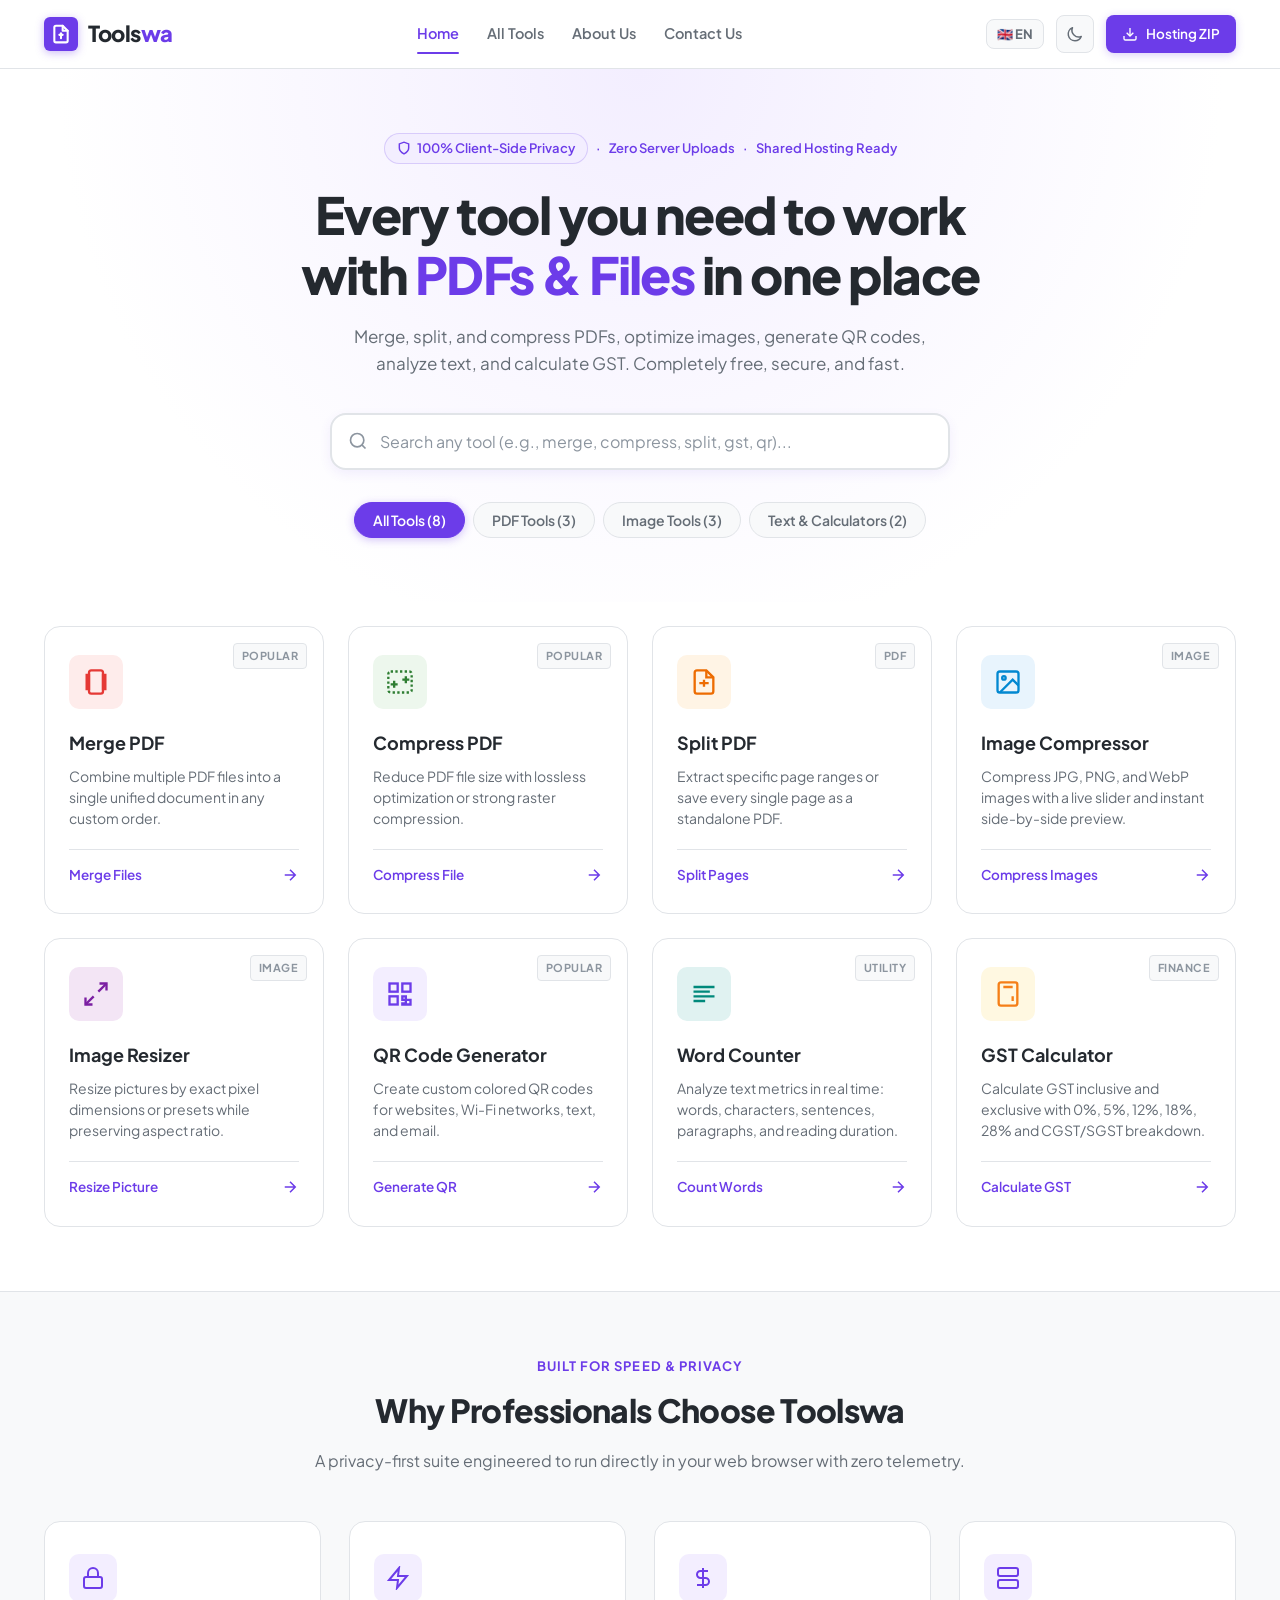
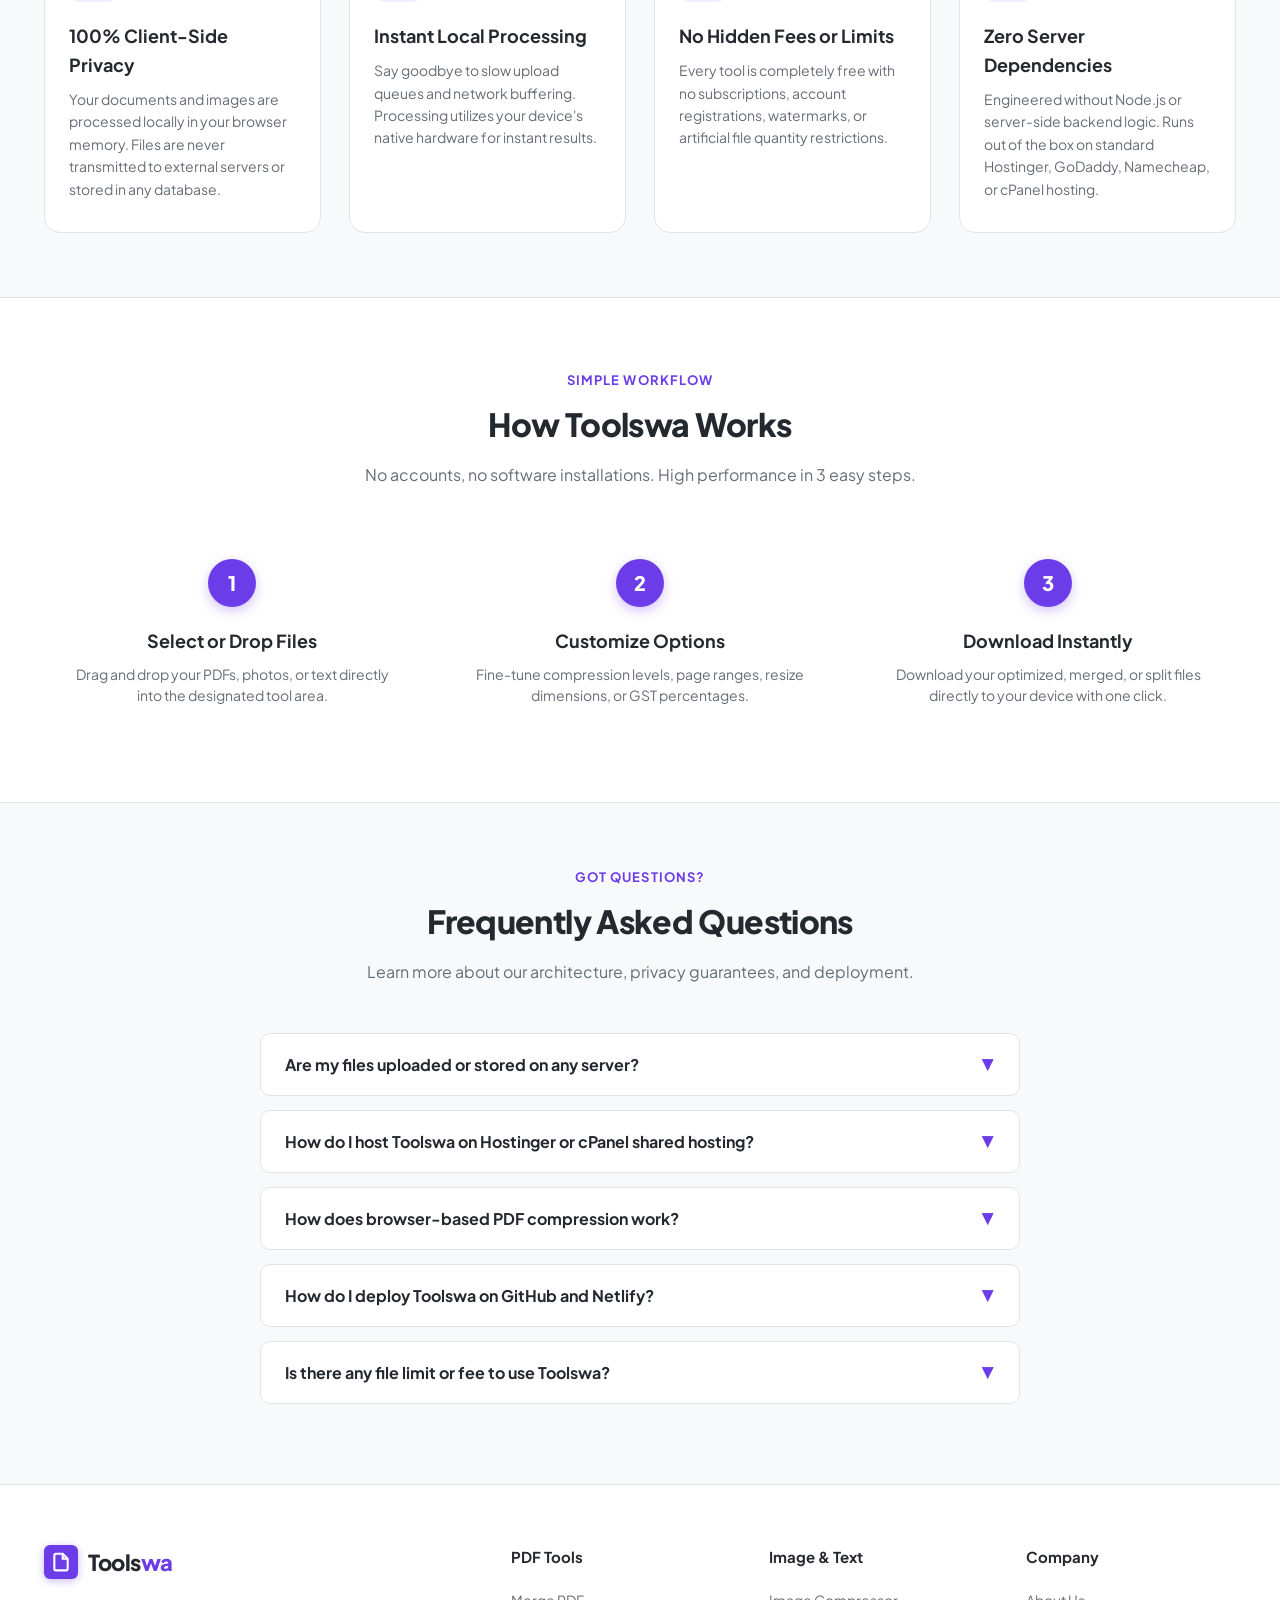
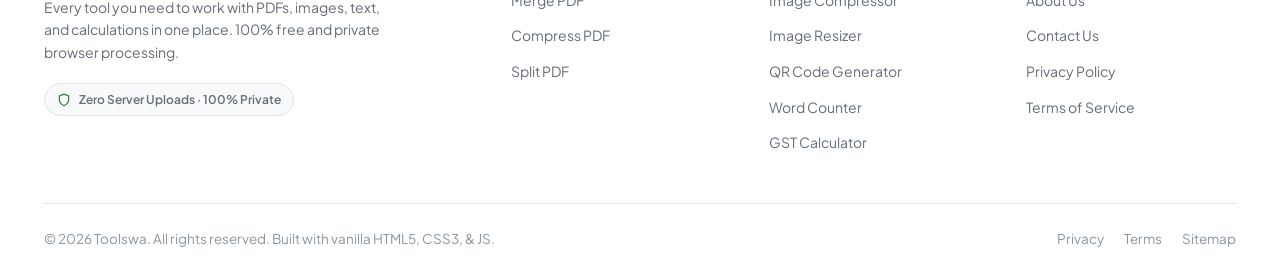
==== commit 1db5bc49: "Update index.html" ====
--- a/toolswa2/index.html
+++ b/toolswa2/index.html
@@ -324,32 +324,6 @@
         </div>
       </section>
 
-      <!-- Shared Hosting Deployment Section -->
-      <section class="container">
-        <div class="hosting-banner">
-          <div class="hosting-content">
-            <span class="hosting-tag">Shared Hosting Compatible</span>
-            <h2 class="hosting-title">Deploy Toolswa to Hostinger, cPanel or Apache in Seconds</h2>
-            <p class="hosting-desc">
-              Built with 100% static HTML5, CSS3, and client-side JavaScript. No Node.js runtime, no npm build step, and no database required. Extract directly into your <code>public_html</code> directory.
-            </p>
-          </div>
-          <div class="hosting-actions">
-            <a href="toolswa-shared-hosting.zip" download="toolswa-shared-hosting.zip" class="btn-white" id="download-zip-direct-btn">
-              <svg width="18" height="18" viewBox="0 0 24 24" fill="none" stroke="currentColor" stroke-width="2.5">
-                <path d="M21 15v4a2 2 0 01-2 2H5a2 2 0 01-2-2v-4"/>
-                <polyline points="7 10 12 15 17 10"/>
-                <line x1="12" y1="15" x2="12" y2="3"/>
-              </svg>
-              Download Complete ZIP
-            </a>
-            <button class="btn-outline-white js-open-hosting-modal">
-              View Deployment Steps
-            </button>
-          </div>
-        </div>
-      </section>
-
       <!-- Why Choose Toolswa -->
       <section class="why-section">
         <div class="container">
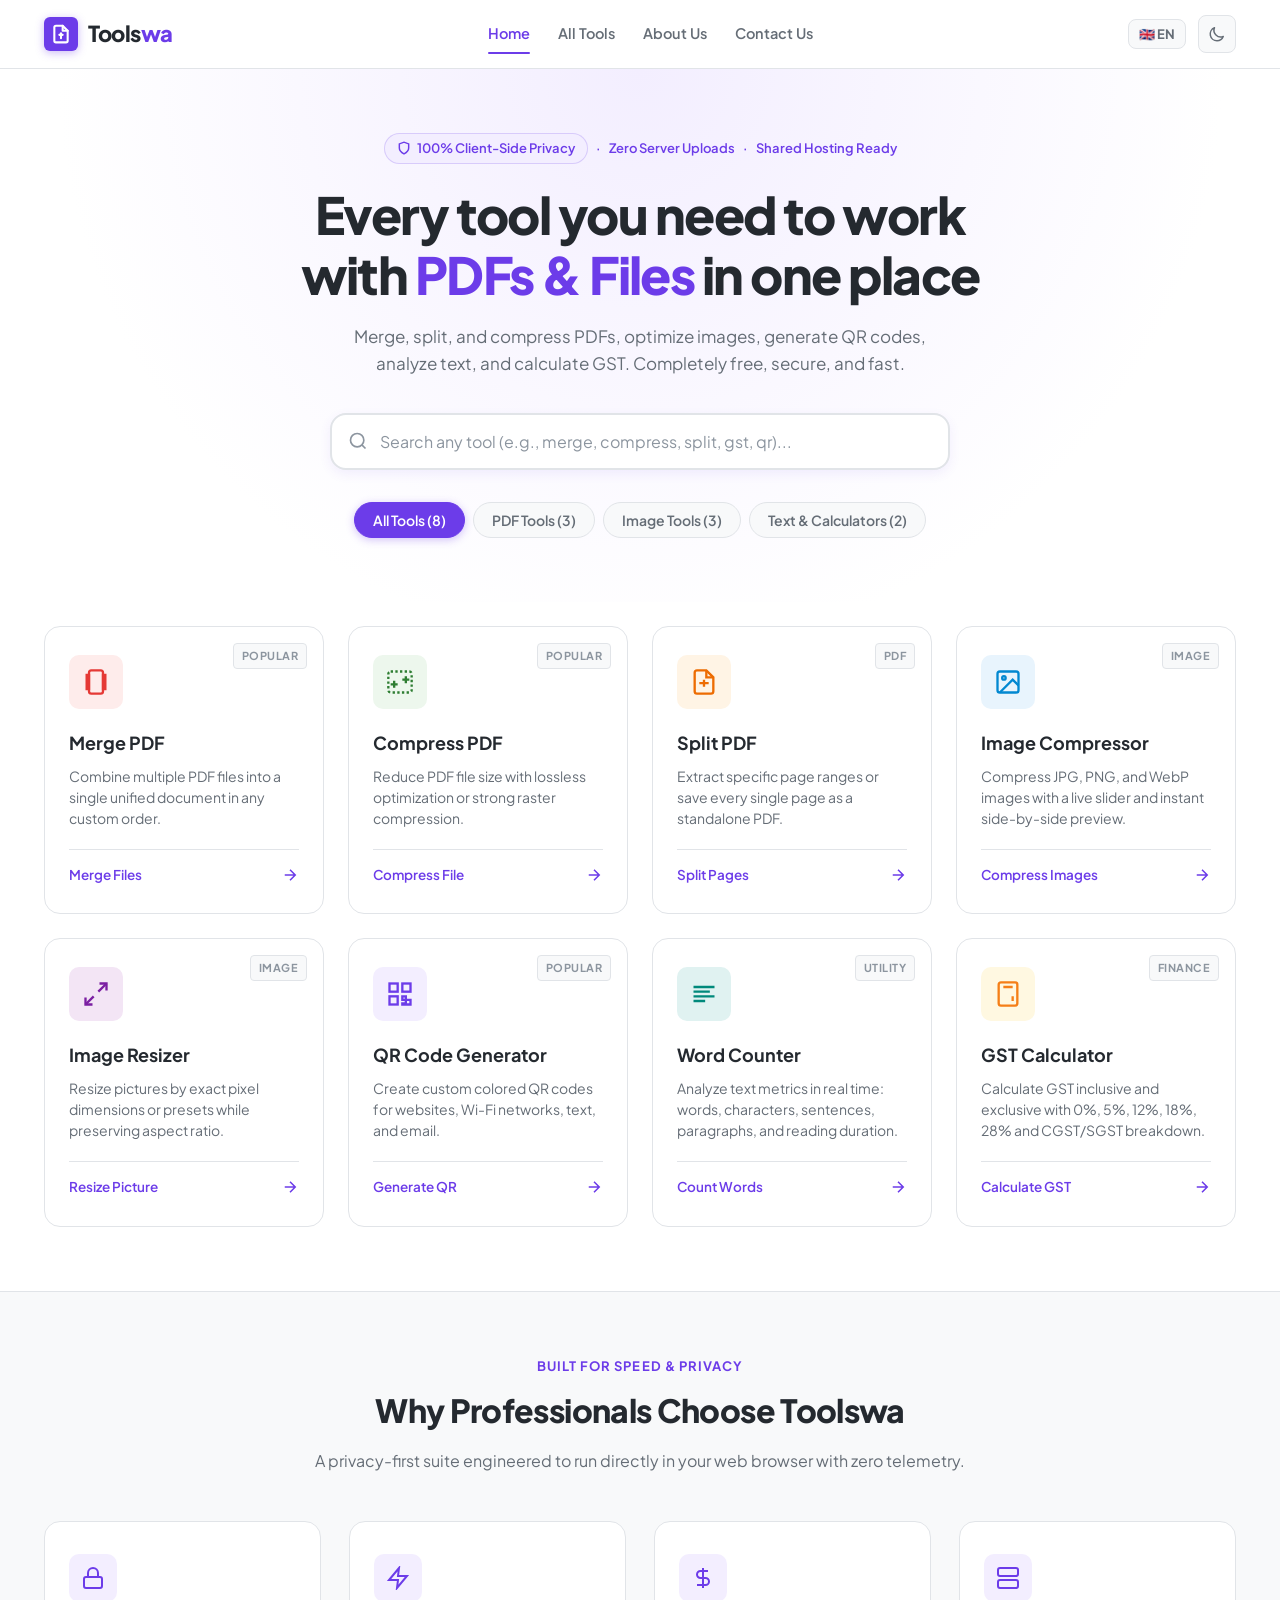
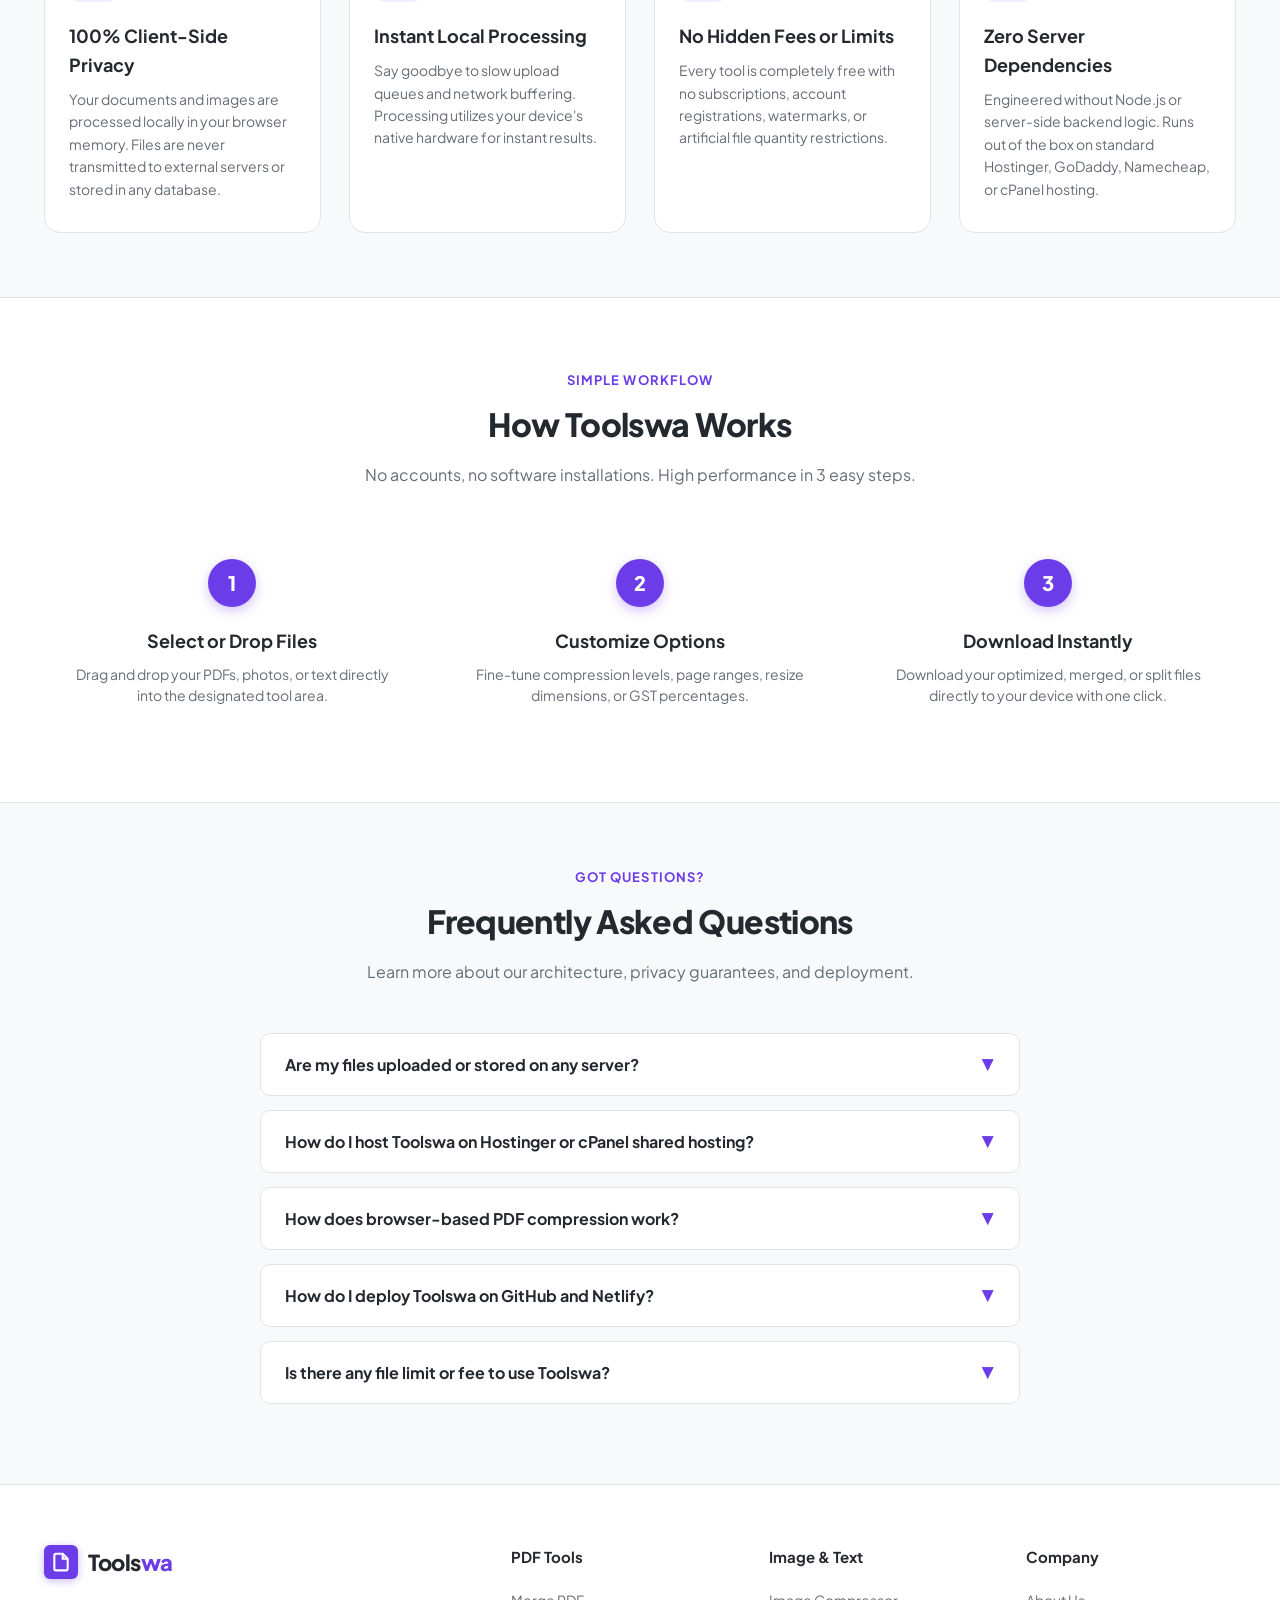
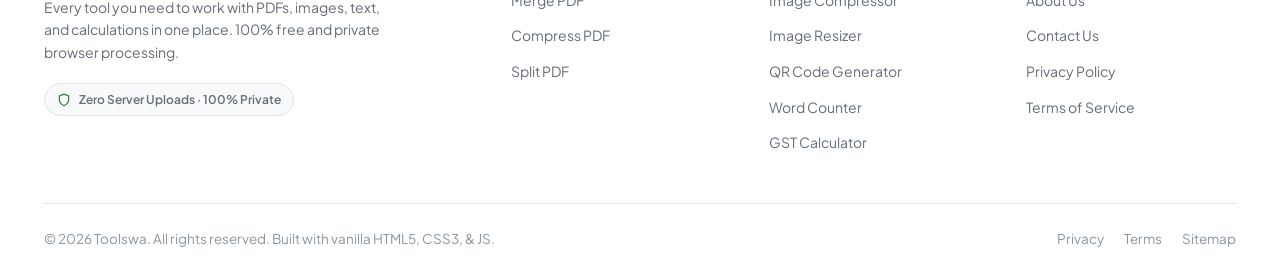
==== commit 574660aa: "Update index.html" ====
--- a/toolswa2/index.html
+++ b/toolswa2/index.html
@@ -73,15 +73,6 @@
             </svg>
           </button>
 
-          <a href="#" class="btn-zip-download js-open-hosting-modal" title="Shared Hosting Deployment ZIP">
-            <svg width="16" height="16" viewBox="0 0 24 24" fill="none" stroke="currentColor" stroke-width="2">
-              <path d="M21 15v4a2 2 0 01-2 2H5a2 2 0 01-2-2v-4"/>
-              <polyline points="7 10 12 15 17 10"/>
-              <line x1="12" y1="15" x2="12" y2="3"/>
-            </svg>
-            <span>Hosting ZIP</span>
-          </a>
-
           <button class="mobile-toggle" id="mobile-toggle" aria-label="Open Mobile Menu">
             <svg width="24" height="24" viewBox="0 0 24 24" fill="none" stroke="currentColor" stroke-width="2">
               <line x1="3" y1="12" x2="21" y2="12"/>
